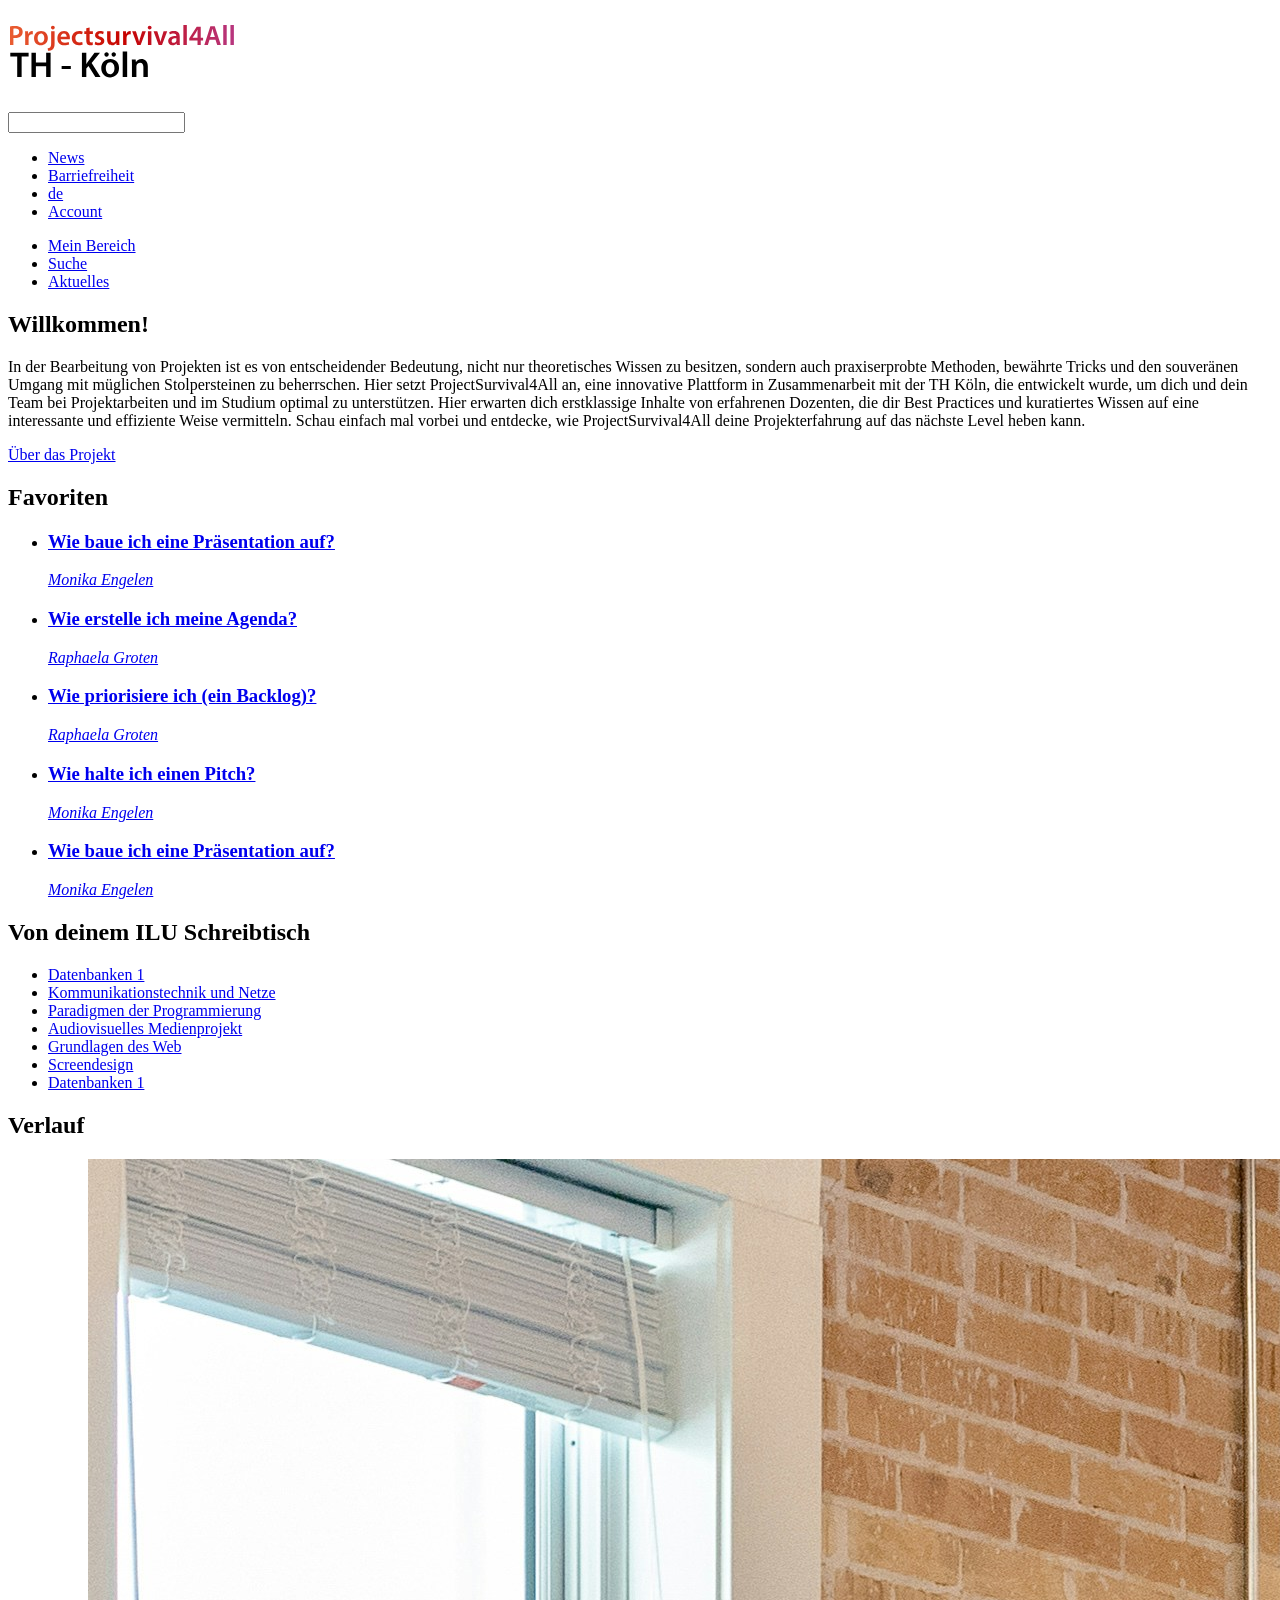
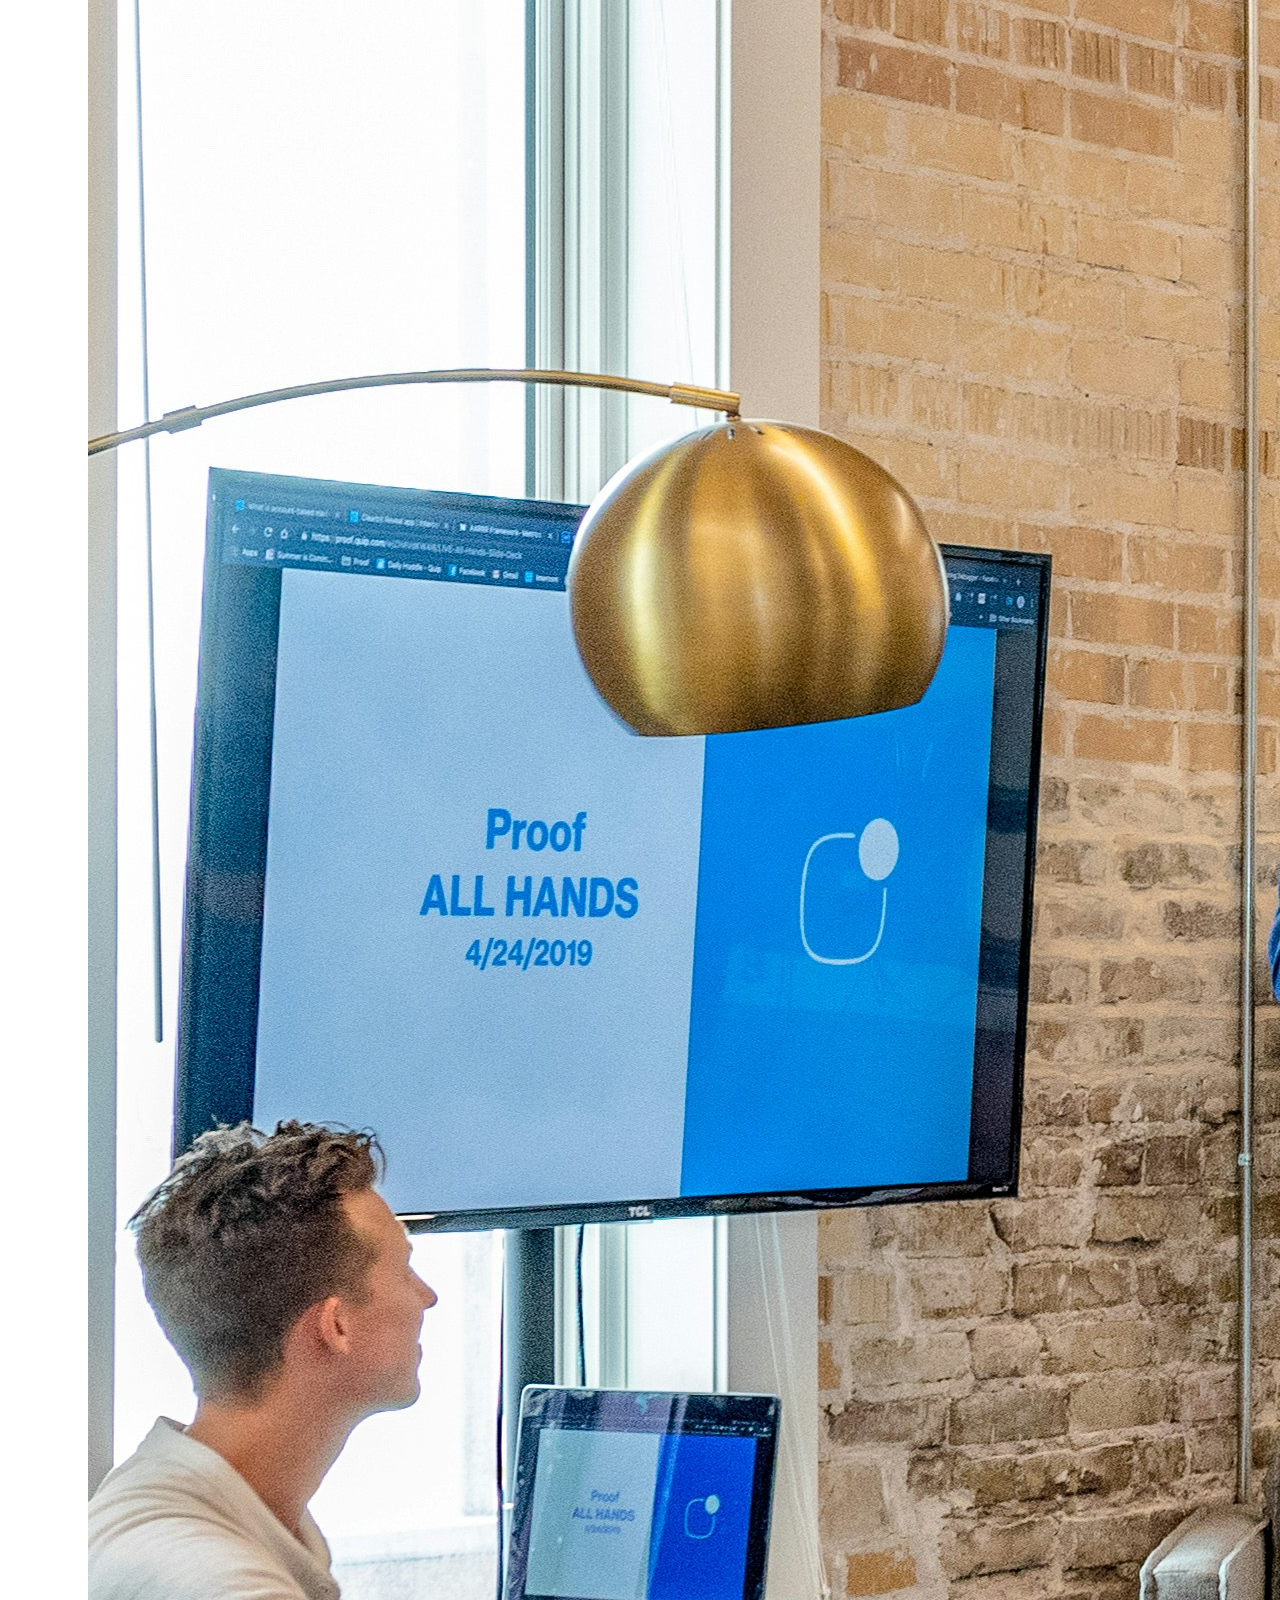
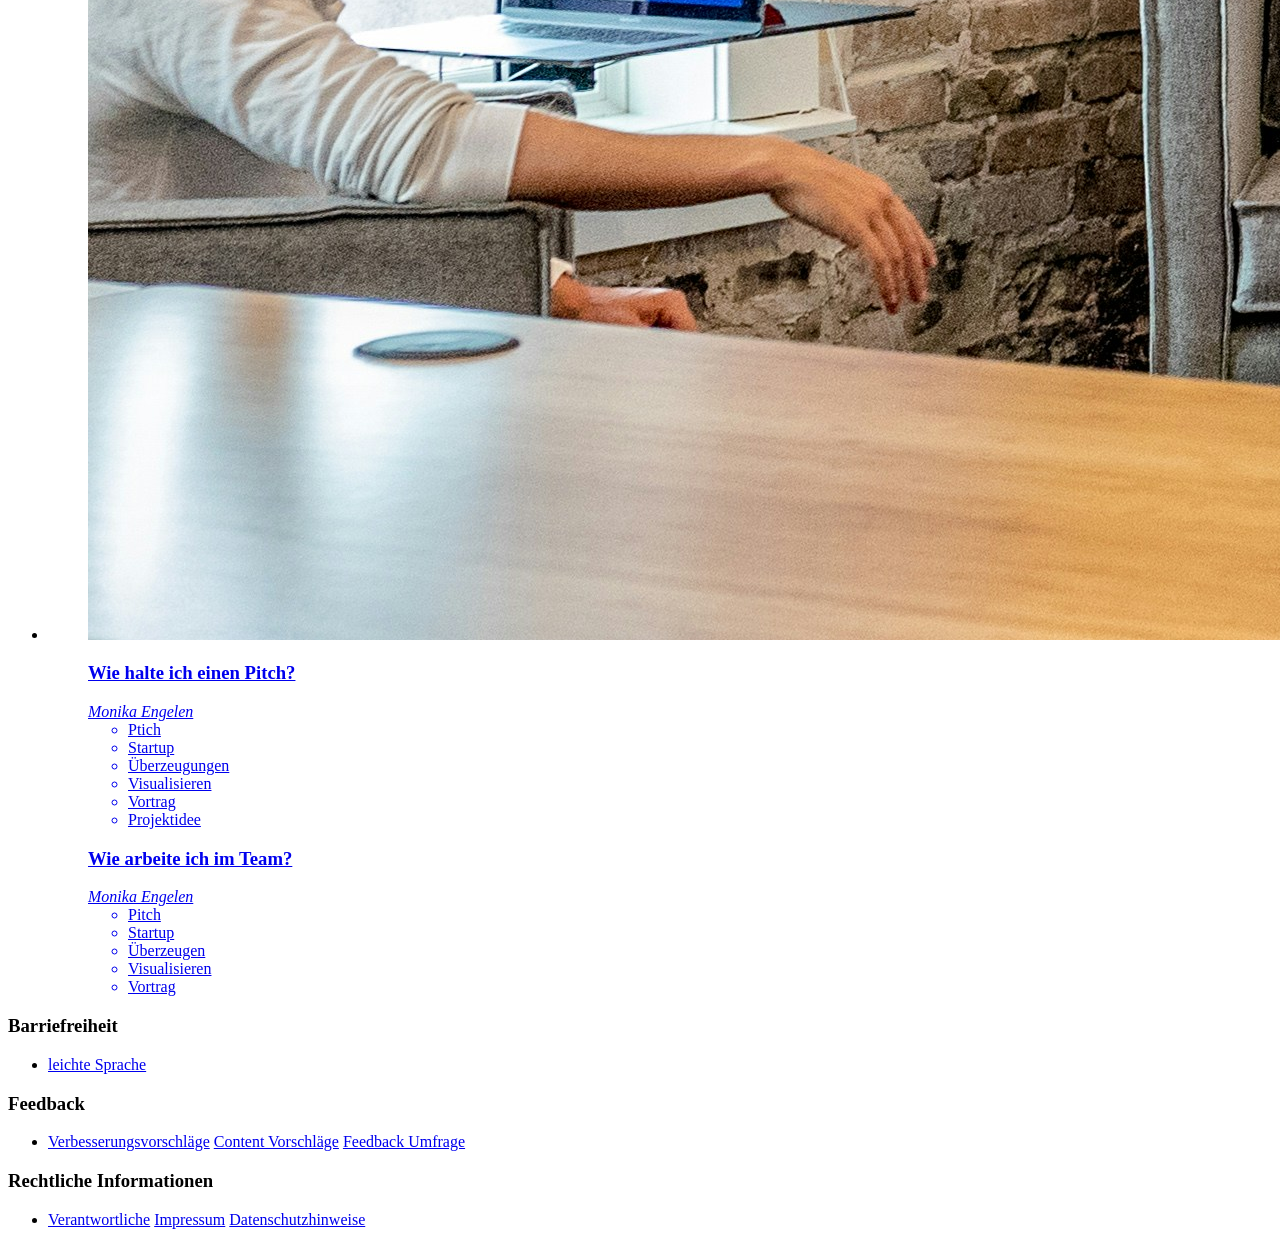
==== index.html @ 6de0fab6 "feat: adds index page" ====
<!DOCTYPE html>
<html lang="en">

<head>
  <meta charset="UTF-8">
  <meta name="viewport" content="width=device-width, initial-scale=1.0">
  <title>Home</title>
</head>

<body>
  <header>
    <h1>
      <a href="#" title="Projectsurvival4All"><img src="/images/logo.svg" alt="Logo Projectsurvival4All"></a>
    </h1>
    <input type="search">
    <nav>
      <ul>
        <li><a href="#">News</a></li>
        <li><a href="#">Barriefreiheit</a></li>
        <li><a href="#">de</a></li>
        <li><a href="#">Account</a></li>
      </ul>
    </nav>
  </header>
  <ul>
    <li><a href="#">Mein Bereich</a></li>
    <li><a href="#">Suche</a></li>
    <li><a href="#">Aktuelles</a></li>
  </ul>
  <main>
    <section>
      <h2>Willkommen!</h2>
      <p>In der Bearbeitung von Projekten ist es von entscheidender Bedeutung, nicht nur theoretisches Wissen zu
        besitzen,
        sondern auch praxiserprobte Methoden, bewährte Tricks und den souveränen Umgang mit müglichen Stolpersteinen zu
        beherrschen. Hier setzt ProjectSurvival4All an, eine innovative Plattform in Zusammenarbeit mit der TH Köln, die
        entwickelt wurde, um dich und dein Team bei Projektarbeiten und im Studium optimal zu unterstützen. Hier
        erwarten
        dich erstklassige Inhalte von erfahrenen Dozenten, die dir Best Practices und kuratiertes Wissen auf eine
        interessante und effiziente Weise vermitteln.
        Schau einfach mal vorbei und entdecke, wie ProjectSurvival4All deine Projekterfahrung auf das nächste Level
        heben
        kann.</p>
      <a href="/pages/about/about-the-project.html">Über das Projekt</a>
    </section>
    <section>
      <h2>Favoriten</h2>
      <ul>
        <li>
          <a href="#">
            <h3>Wie baue ich eine Präsentation auf?</h3>
            <cite>Monika Engelen</cite>
          </a>
        </li>
        <li>
          <a href="#">
            <h3>Wie erstelle ich meine Agenda?</h3>
            <cite>Raphaela Groten</cite>
          </a>
        </li>
        <li>
          <a href="#">
            <h3>Wie priorisiere ich (ein Backlog)?</h3>
            <cite>Raphaela Groten</cite>
          </a>
        </li>
        <li>
          <a href="#">
            <h3>Wie halte ich einen Pitch?</h3>
            <cite>Monika Engelen</cite>
          </a>
        </li>
        <li>
          <a href="#">
            <h3>Wie baue ich eine Präsentation auf?</h3>
            <cite>Monika Engelen</cite>
          </a>
        </li>
      </ul>
    </section>
    <section>
      <h2>Von deinem ILU Schreibtisch</h2>
      <ul>
        <li><a href="#">Datenbanken 1</a></li>
        <li><a href="#">Kommunikationstechnik und Netze</a></li>
        <li><a href="#">Paradigmen der Programmierung</a></li>
        <li><a href="#">Audiovisuelles Medienprojekt</a></li>
        <li><a href="#">Grundlagen des Web</a></li>
        <li><a href="#">Screendesign</a></li>
        <li><a href="#">Datenbanken 1</a></li>
      </ul>
    </section>
    <section>
      <h2>Verlauf</h2>
      <ul>
        <li>
          <a href="#">
            <figure>
              <img src="/images/pitch-strukturieren.jpg" alt="Wie halte ich einen Pitch?">
              <figcaption>
                <h3>Wie halte ich einen Pitch?</h3>
                <cite>Monika Engelen</cite>
                <ul>
                  <li>Ptich</li>
                  <li>Startup</li>
                  <li>Überzeugungen</li>
                  <li>Visualisieren</li>
                  <li>Vortrag</li>
                  <li>Projektidee</li>
                </ul>
              </figcaption>
            </figure>
          </a>
          <a href="#">
            <figure>
              <h3>Wie arbeite ich im Team?</h3>
              <cite>Monika Engelen</cite>
              <ul>
                <li>Pitch</li>
                <li>Startup</li>
                <li>Überzeugen</li>
                <li>Visualisieren</li>
                <li>Vortrag</li>
              </ul>
            </figure>
          </a>
        </li>
      </ul>
    </section>
  </main>
  <footer>
    <section>
      <h3>Barriefreiheit</h3>
      <ul>
        <li><a href="#">leichte Sprache</a></li>
      </ul>
    </section>
    <section>
      <h3>Feedback</h3>
      <ul>
        <li>
          <a href="#">Verbesserungsvorschläge</a>
          <a href="#">Content Vorschläge</a>
          <a href="#">Feedback Umfrage</a>
        </li>
      </ul>
    </section>
    <section>
      <h3>Rechtliche Informationen</h3>
      <ul>
        <li>
          <a href="#">Verantwortliche</a>
          <a href="#">Impressum</a>
          <a href="#">Datenschutzhinweise</a>
        </li>
      </ul>
    </section>
  </footer>



</body>

</html>
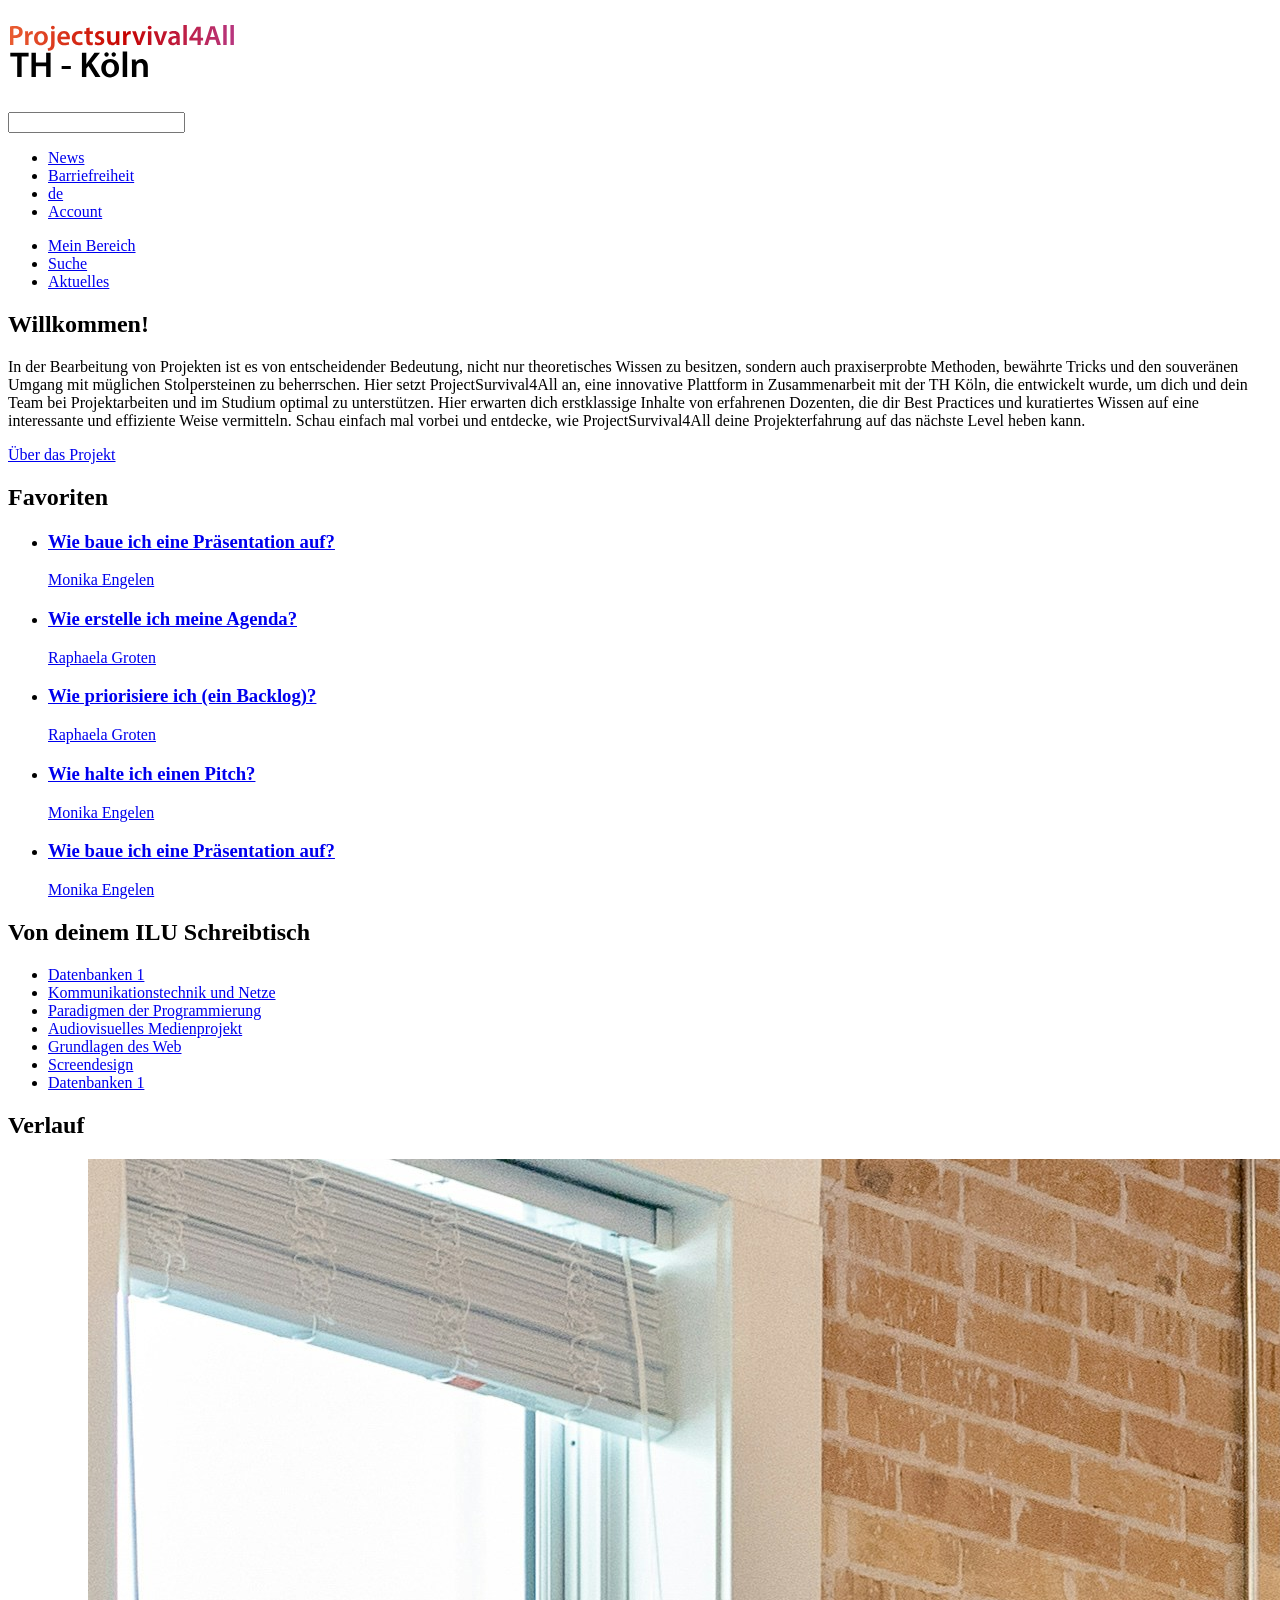
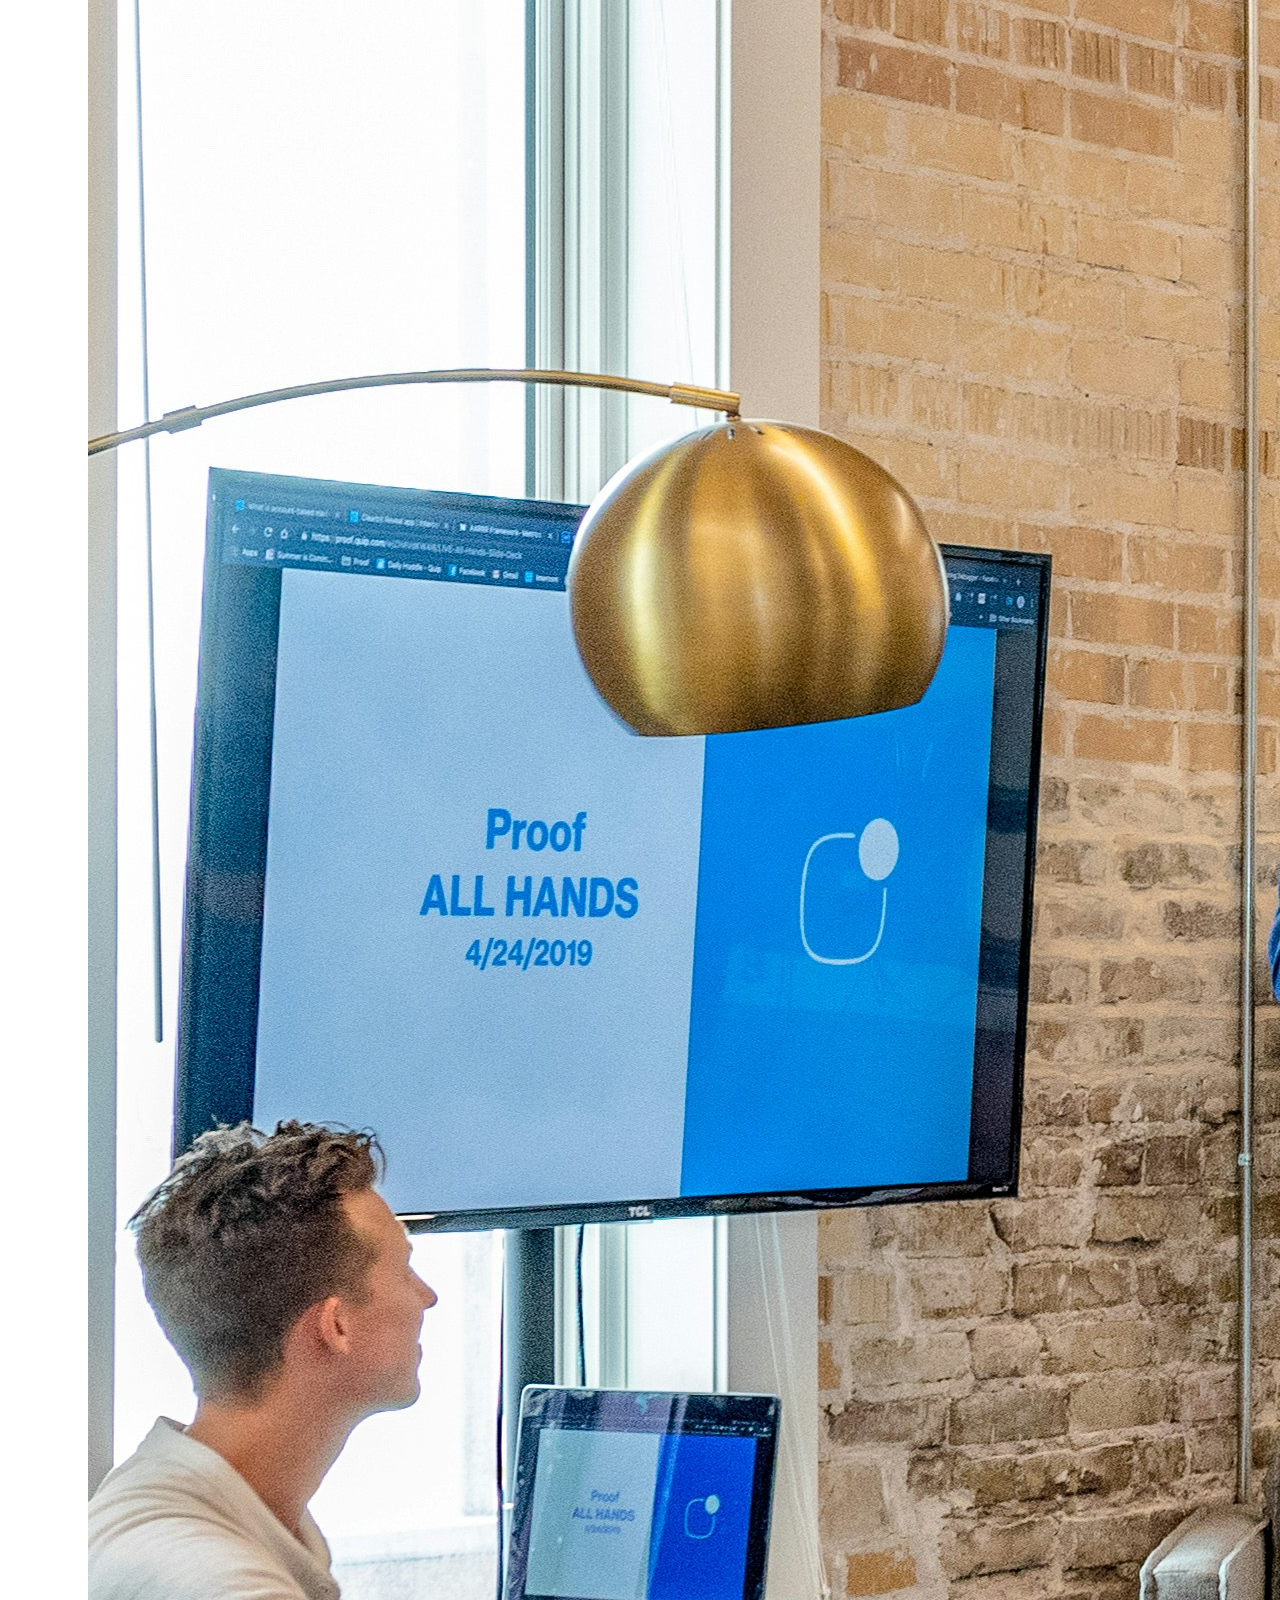
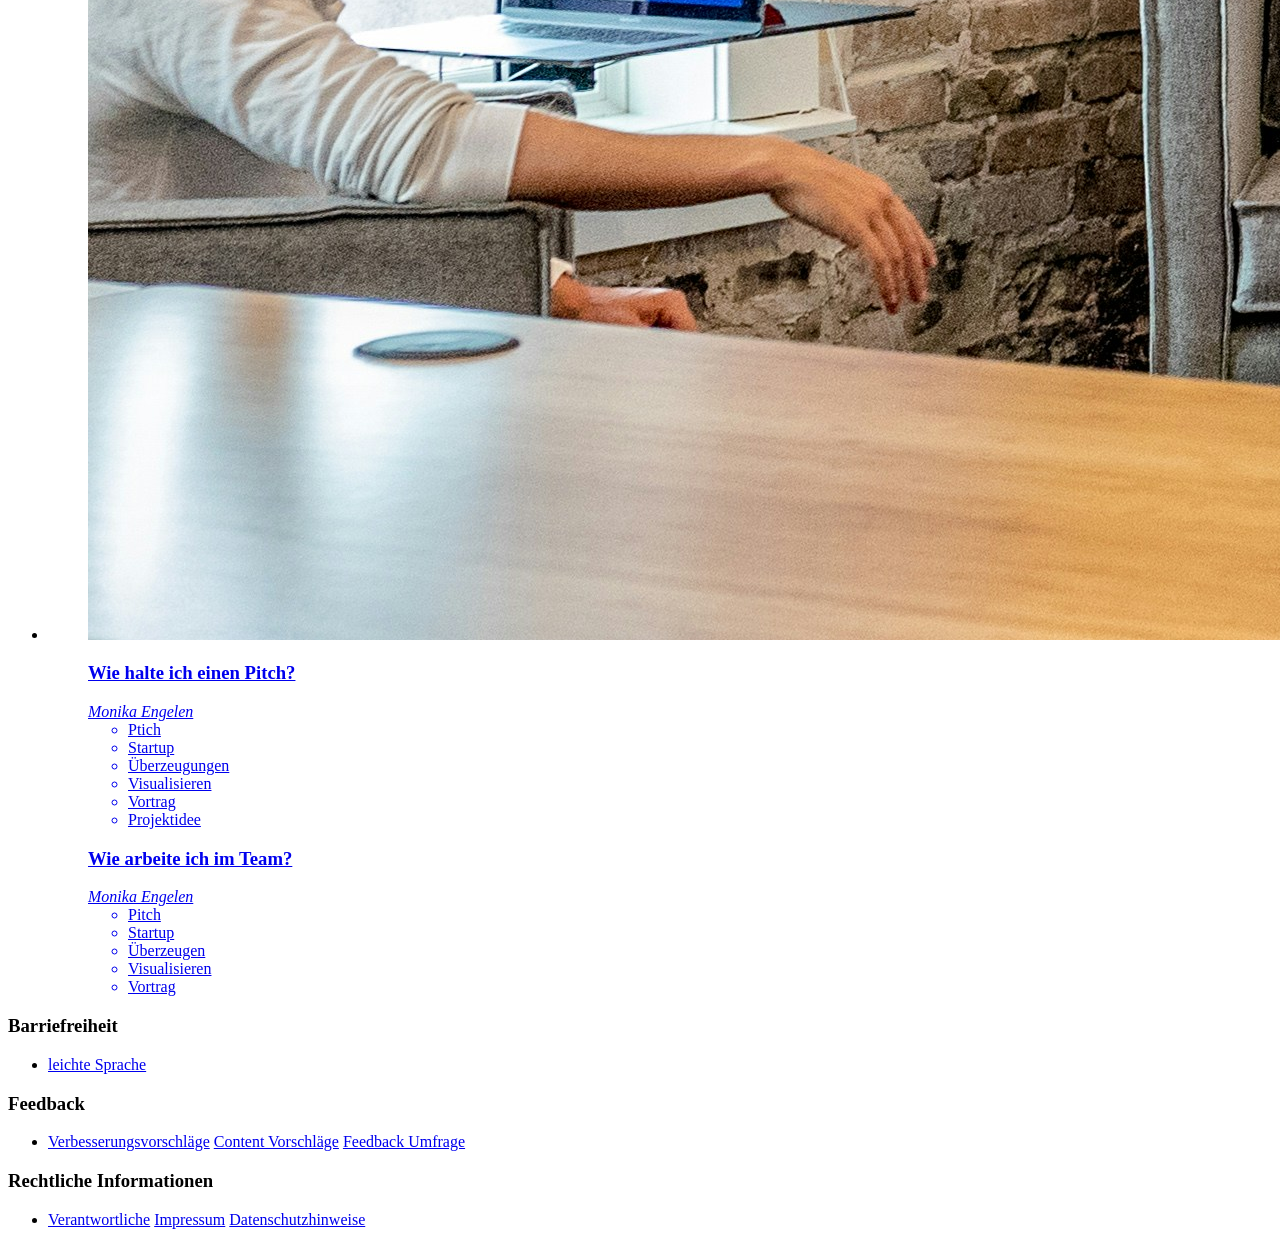
==== commit 1fca71c4: "feat: replaces cite with p elements" ====
--- a/index.html
+++ b/index.html
@@ -49,31 +49,31 @@
         <li>
           <a href="#">
             <h3>Wie baue ich eine Präsentation auf?</h3>
-            <cite>Monika Engelen</cite>
+            <p>Monika Engelen</p>
           </a>
         </li>
         <li>
           <a href="#">
             <h3>Wie erstelle ich meine Agenda?</h3>
-            <cite>Raphaela Groten</cite>
+            <p>Raphaela Groten</p>
           </a>
         </li>
         <li>
           <a href="#">
             <h3>Wie priorisiere ich (ein Backlog)?</h3>
-            <cite>Raphaela Groten</cite>
+            <p>Raphaela Groten</p>
           </a>
         </li>
         <li>
           <a href="#">
             <h3>Wie halte ich einen Pitch?</h3>
-            <cite>Monika Engelen</cite>
+            <p>Monika Engelen</p>
           </a>
         </li>
         <li>
           <a href="#">
             <h3>Wie baue ich eine Präsentation auf?</h3>
-            <cite>Monika Engelen</cite>
+            <p>Monika Engelen</p>
           </a>
         </li>
       </ul>
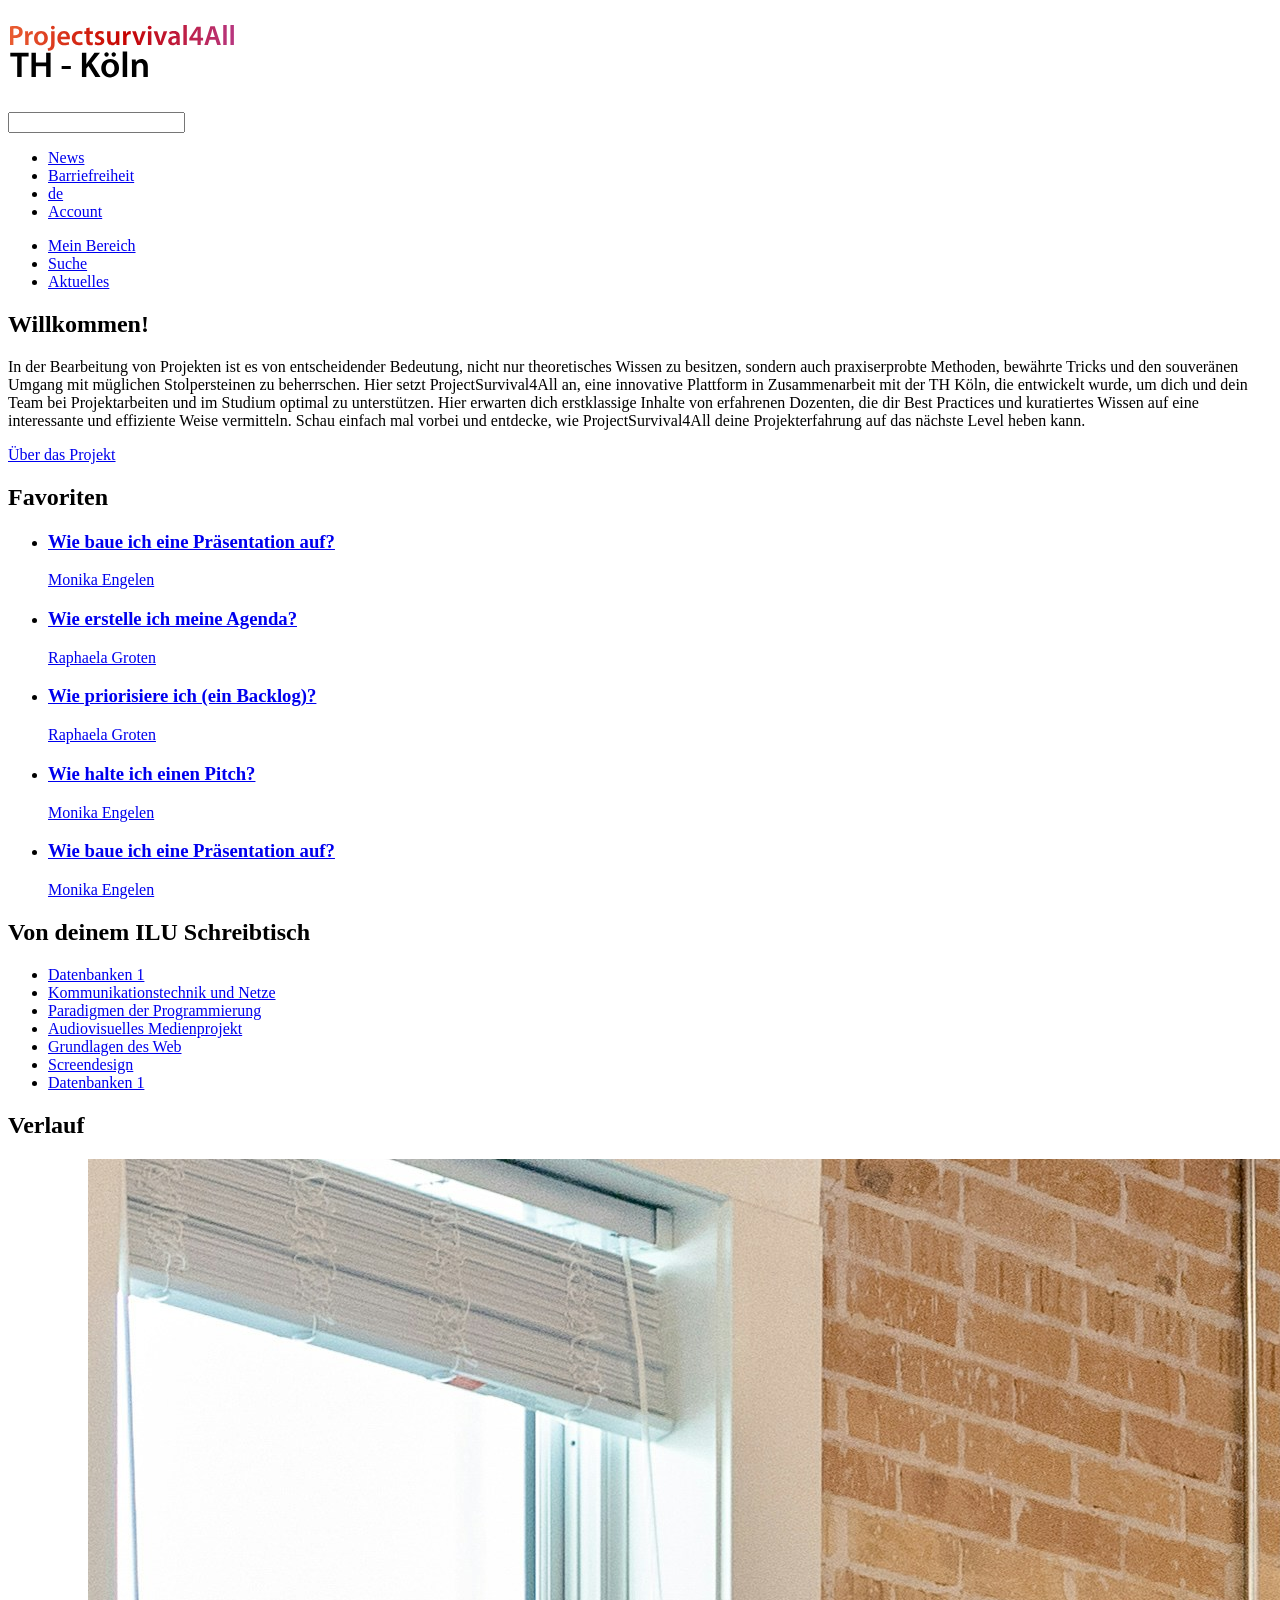
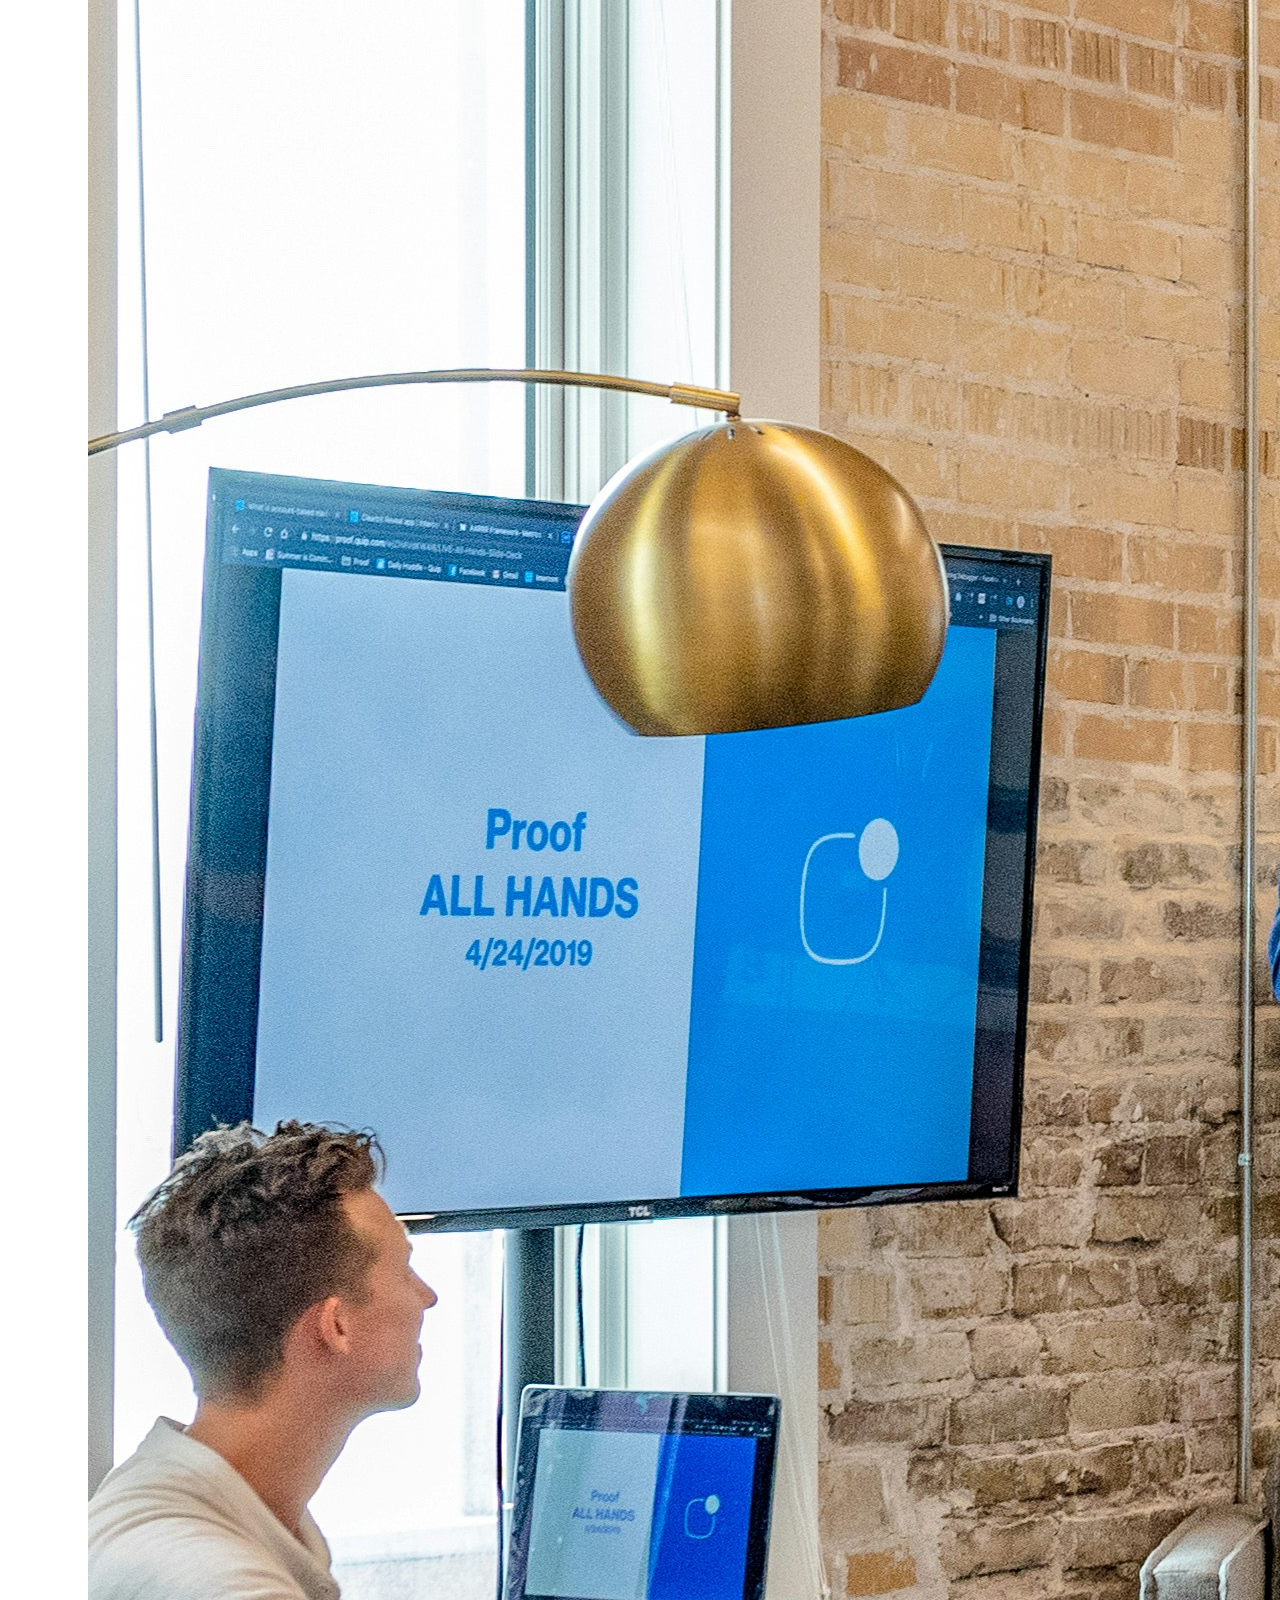
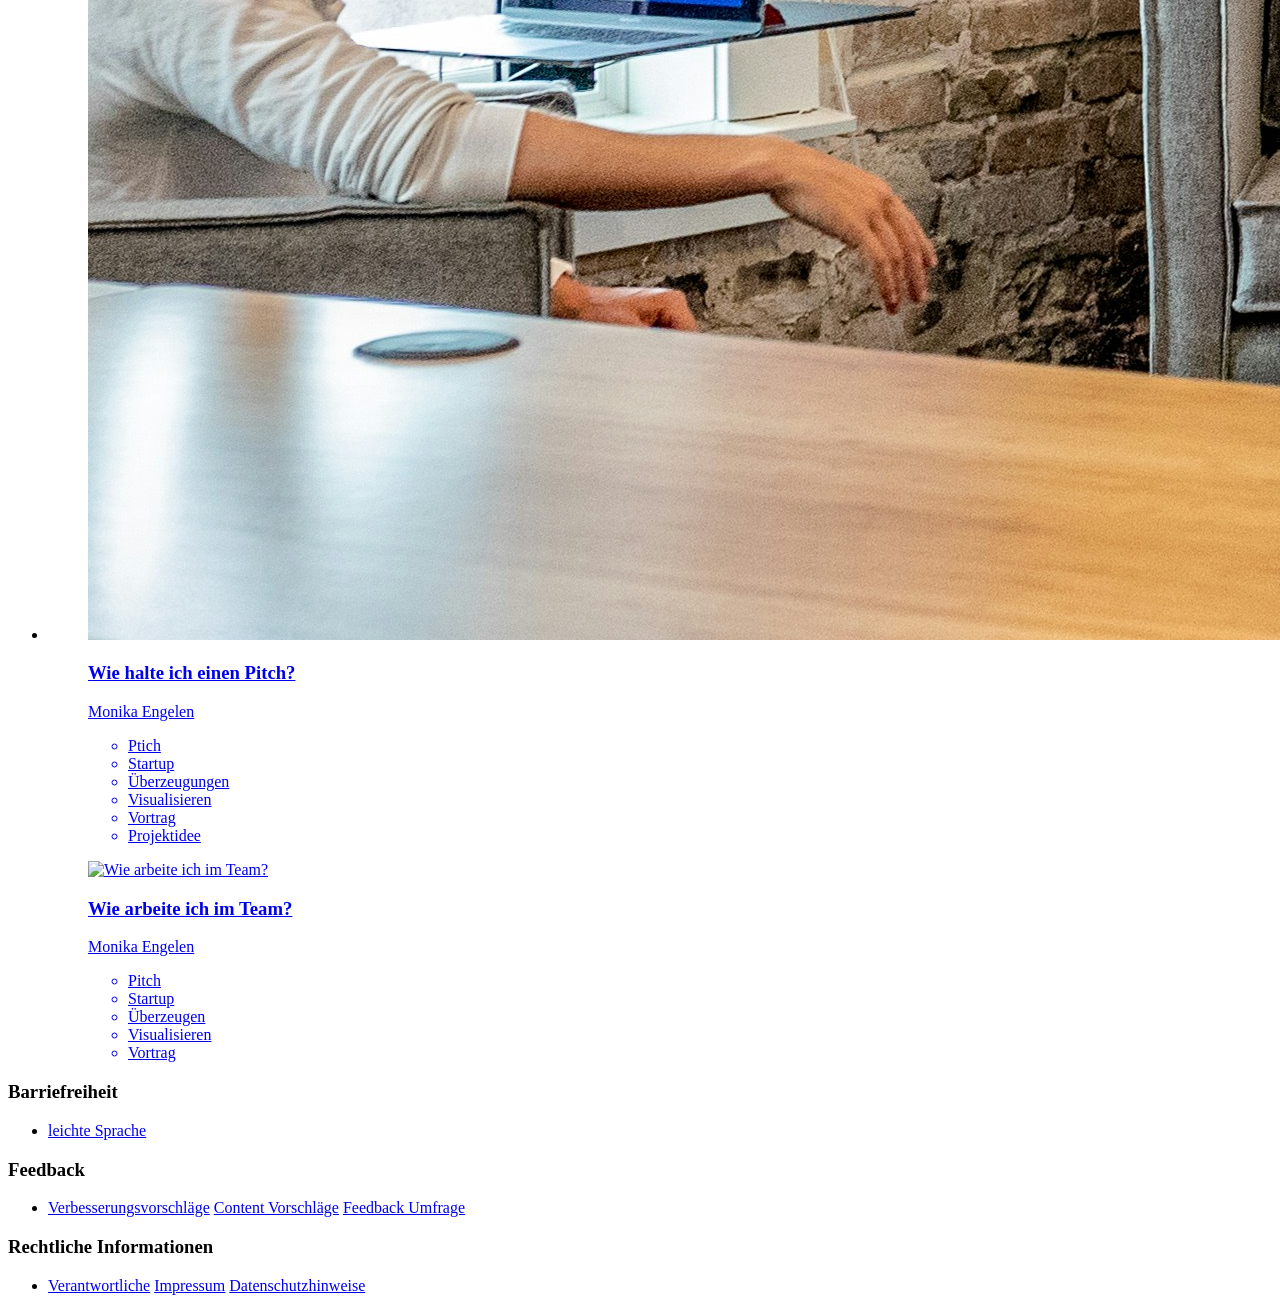
==== commit ea504308: "feat: adds figcaption and image to Projekt "Wie arbeite ich im Team" on index page" ====
--- a/index.html
+++ b/index.html
@@ -1,5 +1,5 @@
 <!DOCTYPE html>
-<html lang="en">
+<html lang="de">
 
 <head>
   <meta charset="UTF-8">
@@ -99,7 +99,7 @@
               <img src="/images/pitch-strukturieren.jpg" alt="Wie halte ich einen Pitch?">
               <figcaption>
                 <h3>Wie halte ich einen Pitch?</h3>
-                <cite>Monika Engelen</cite>
+                <p>Monika Engelen</p>
                 <ul>
                   <li>Ptich</li>
                   <li>Startup</li>
@@ -113,15 +113,18 @@
           </a>
           <a href="#">
             <figure>
-              <h3>Wie arbeite ich im Team?</h3>
-              <cite>Monika Engelen</cite>
-              <ul>
-                <li>Pitch</li>
-                <li>Startup</li>
-                <li>Überzeugen</li>
-                <li>Visualisieren</li>
-                <li>Vortrag</li>
-              </ul>
+              <img src="/images/team-arbeit.jpg" alt="Wie arbeite ich im Team?">
+              <figcaption>
+                <h3>Wie arbeite ich im Team?</h3>
+                <p>Monika Engelen</p>
+                <ul>
+                  <li>Pitch</li>
+                  <li>Startup</li>
+                  <li>Überzeugen</li>
+                  <li>Visualisieren</li>
+                  <li>Vortrag</li>
+                </ul>
+              </figcaption>
             </figure>
           </a>
         </li>
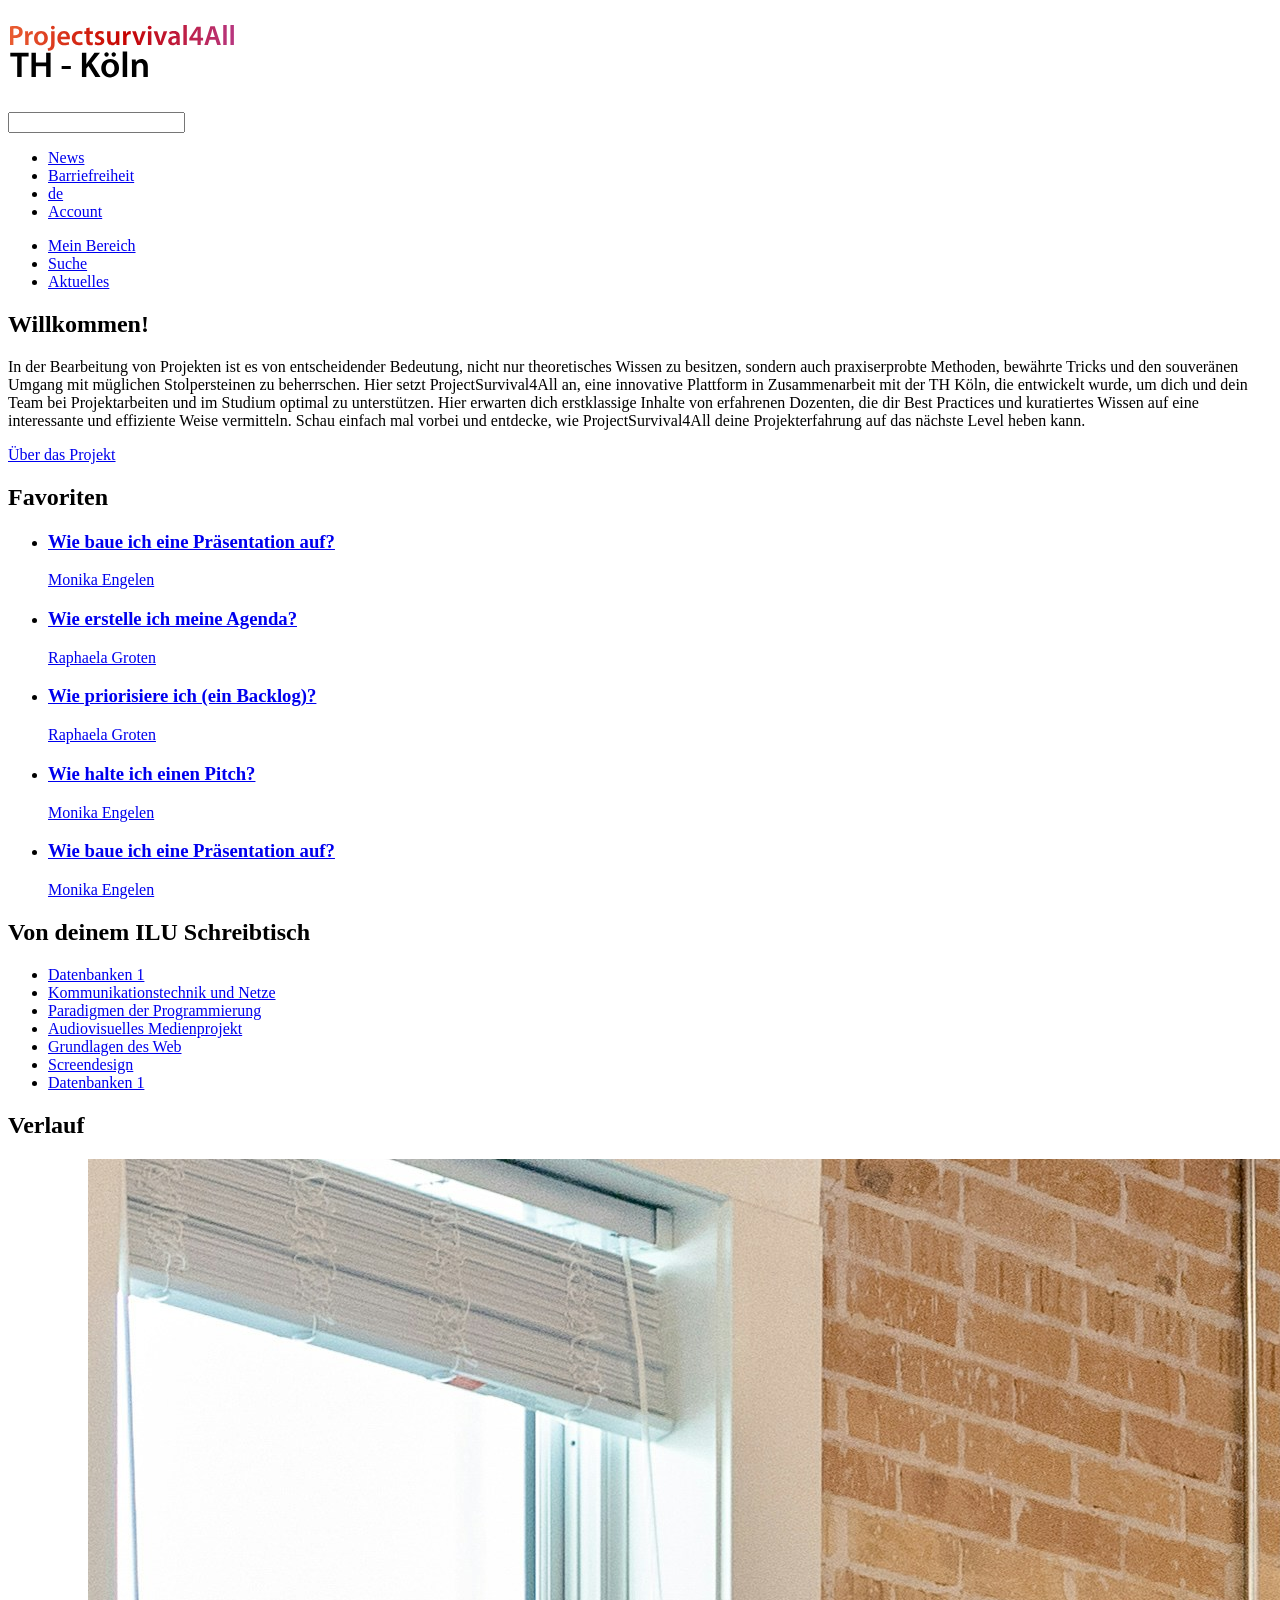
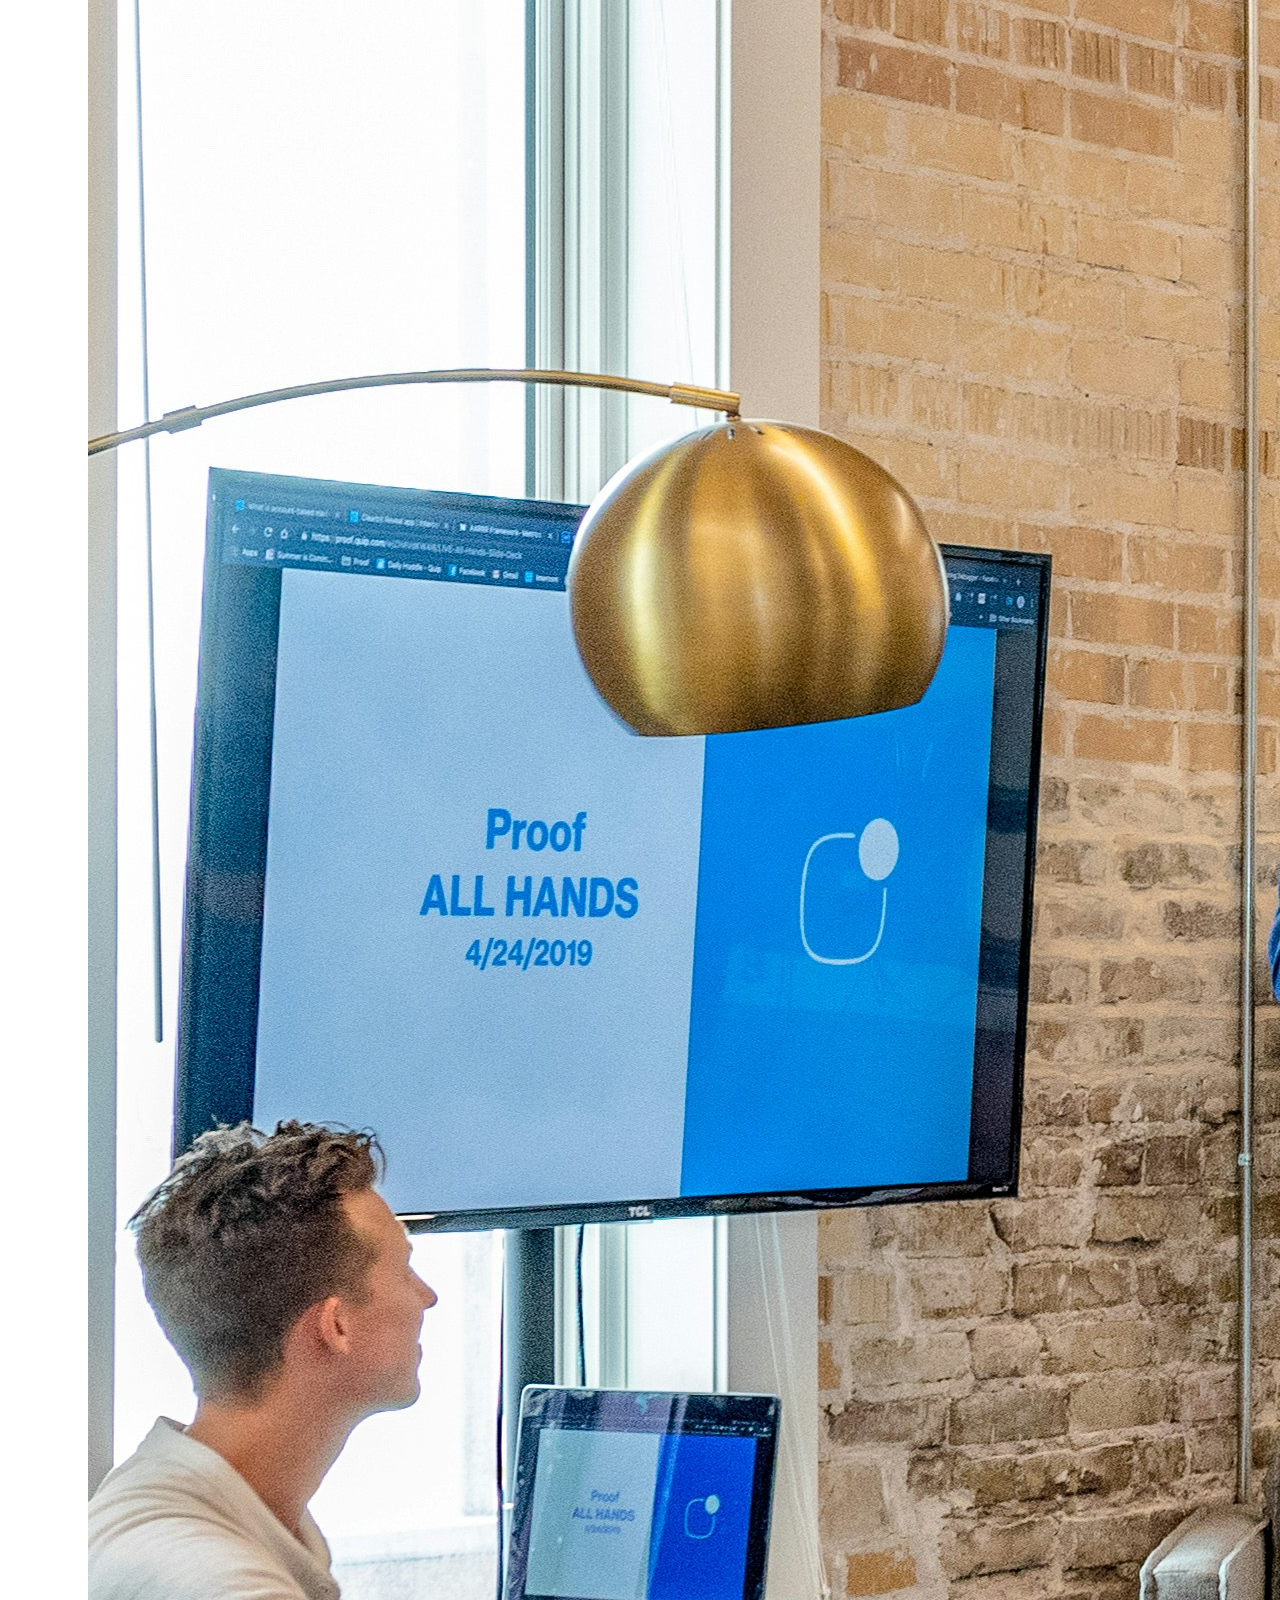
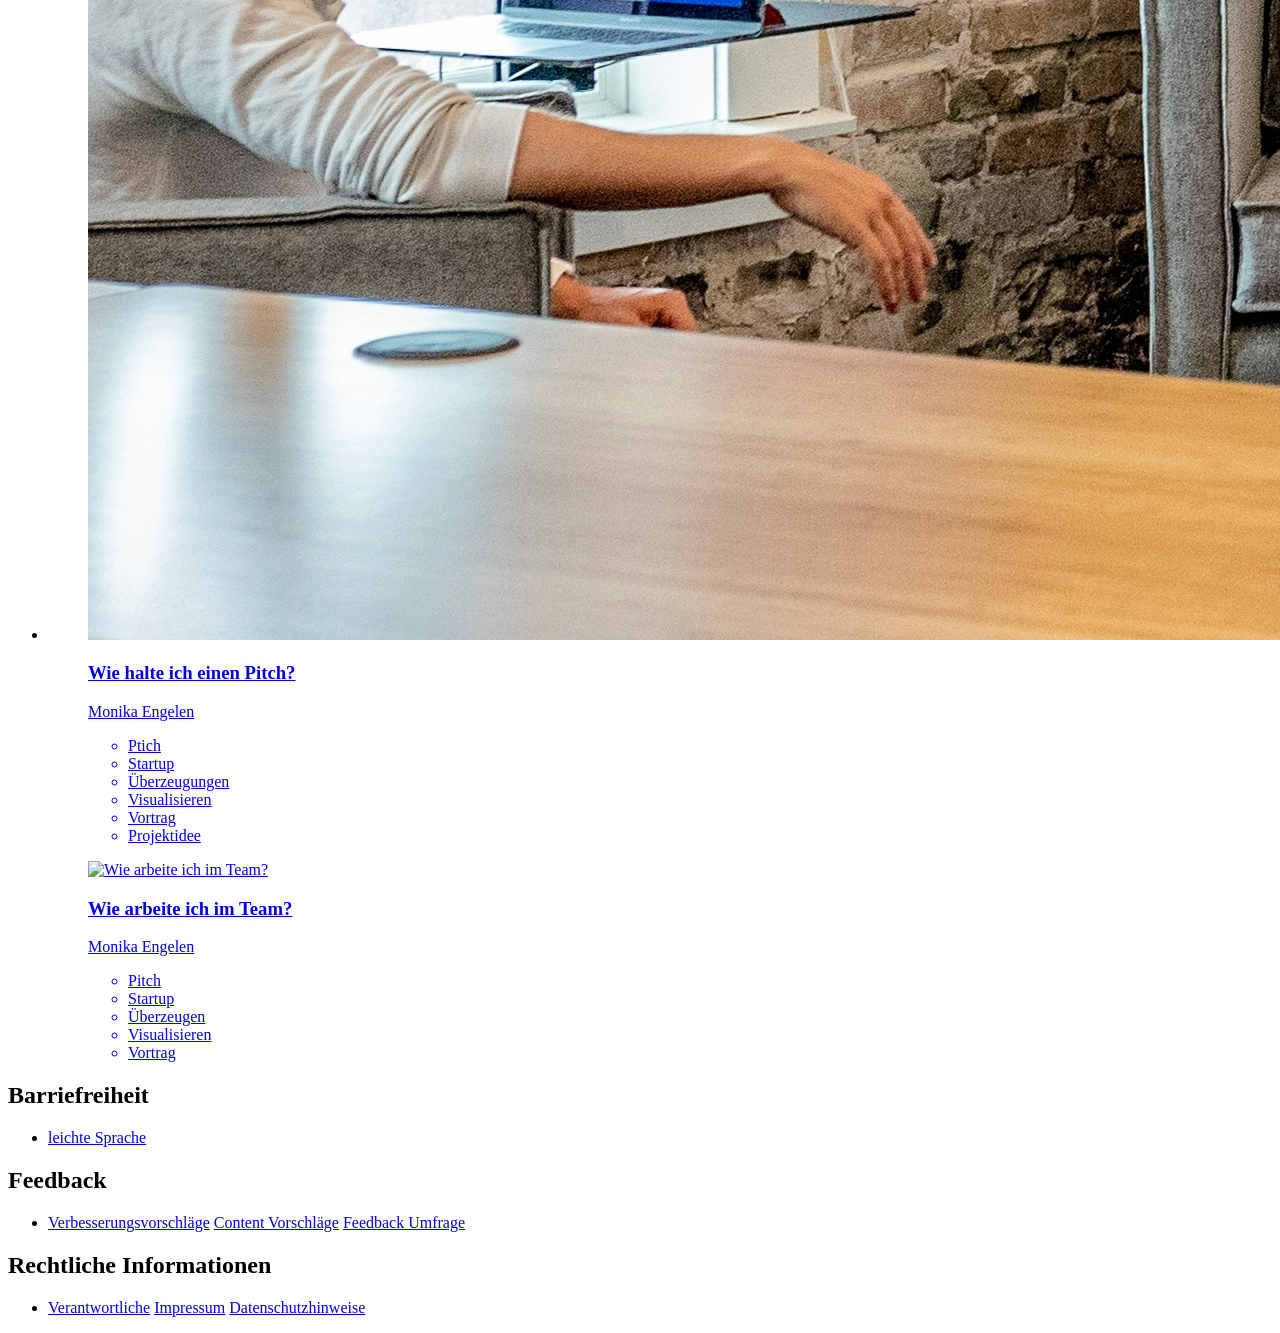
==== commit 5d63676a: "feat: replaces h3 with h2 elements in footer on index page" ====
--- a/index.html
+++ b/index.html
@@ -133,13 +133,13 @@
   </main>
   <footer>
     <section>
-      <h3>Barriefreiheit</h3>
+      <h2>Barriefreiheit</h2>
       <ul>
         <li><a href="#">leichte Sprache</a></li>
       </ul>
     </section>
     <section>
-      <h3>Feedback</h3>
+      <h2>Feedback</h2>
       <ul>
         <li>
           <a href="#">Verbesserungsvorschläge</a>
@@ -149,7 +149,7 @@
       </ul>
     </section>
     <section>
-      <h3>Rechtliche Informationen</h3>
+      <h2>Rechtliche Informationen</h2>
       <ul>
         <li>
           <a href="#">Verantwortliche</a>
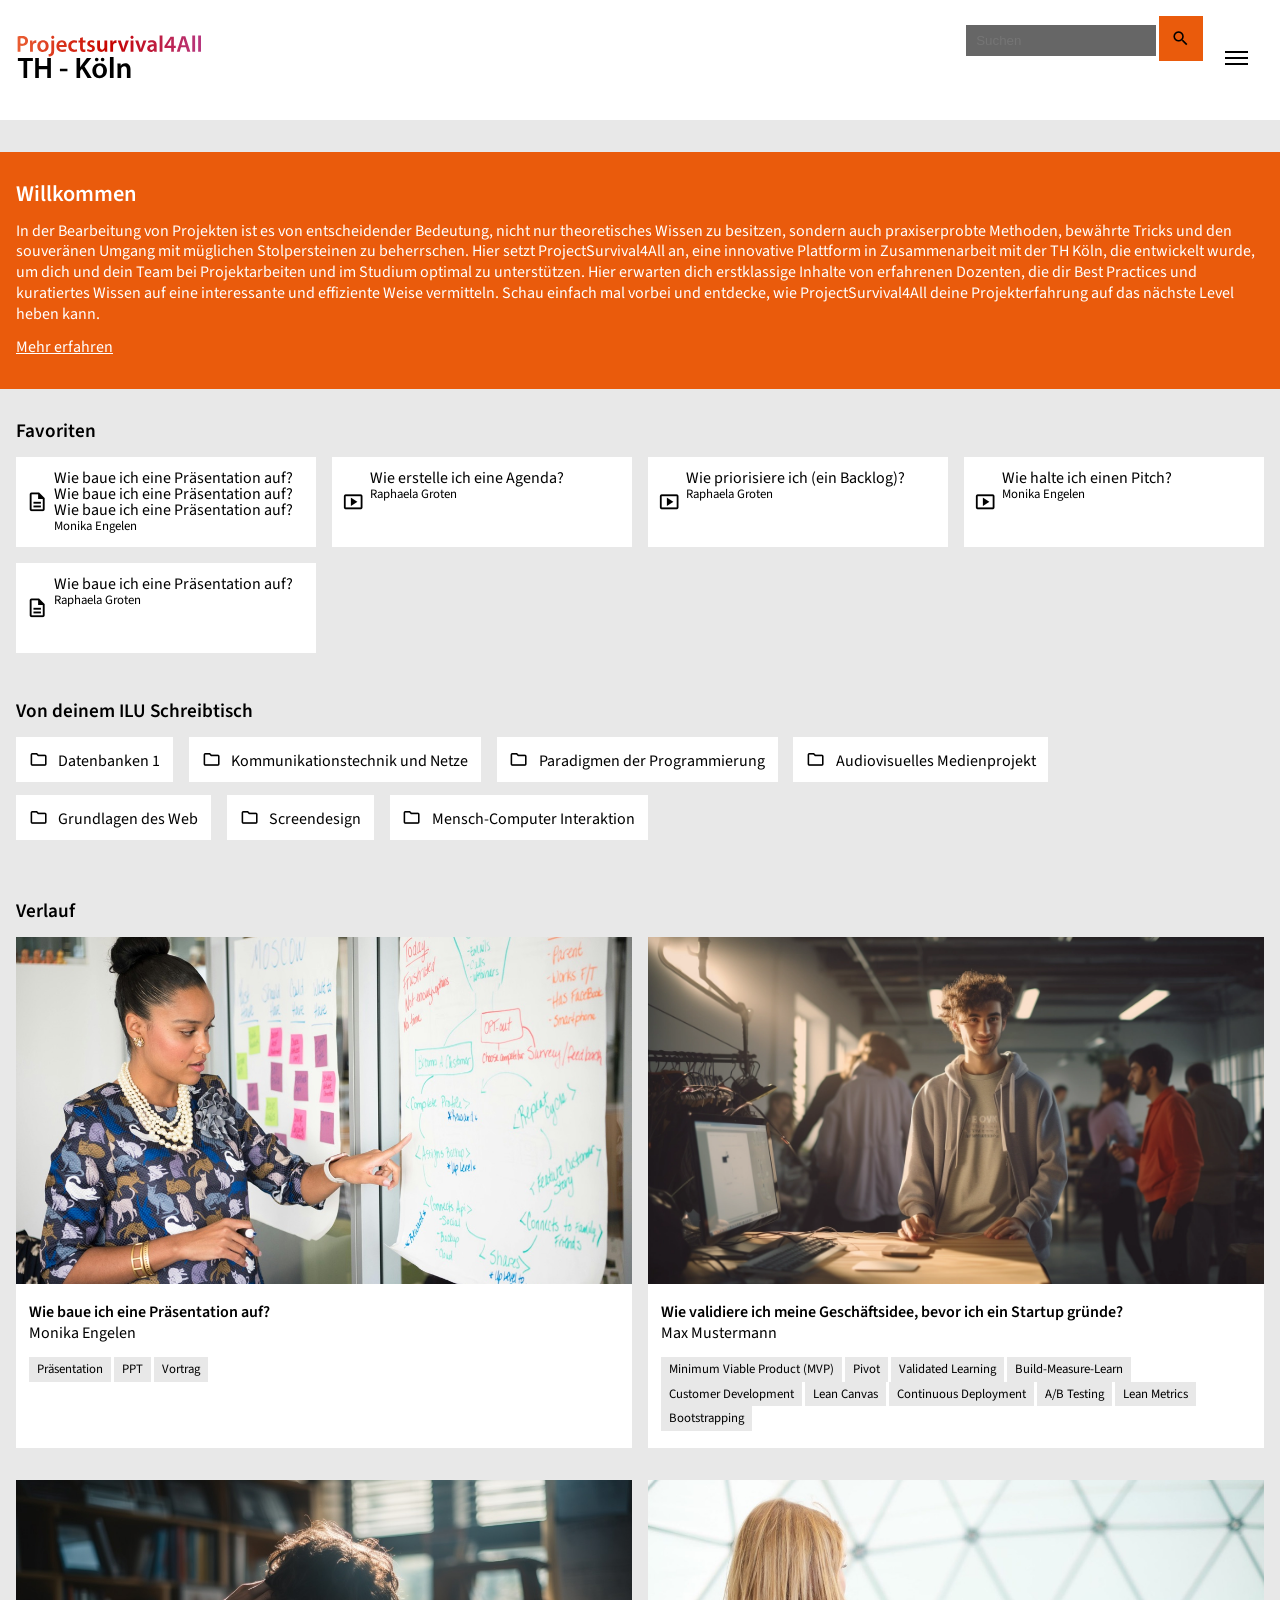
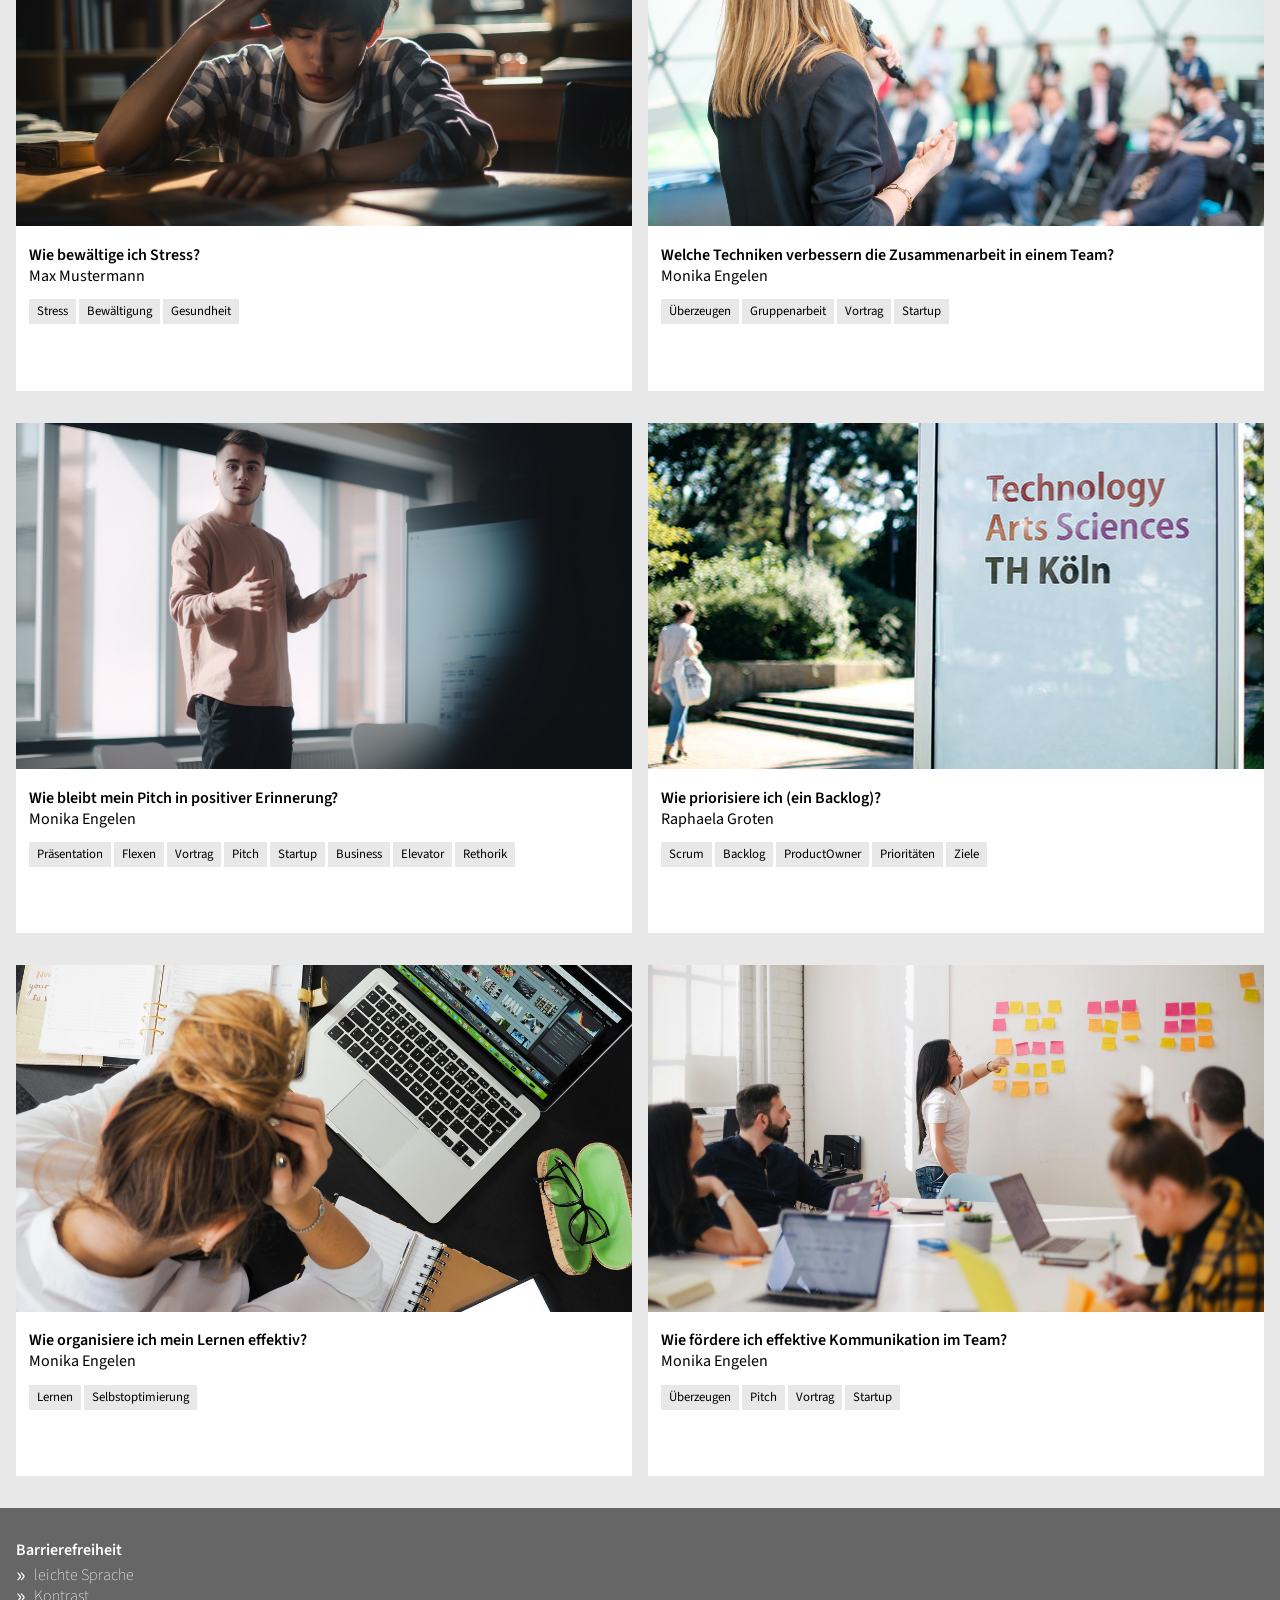
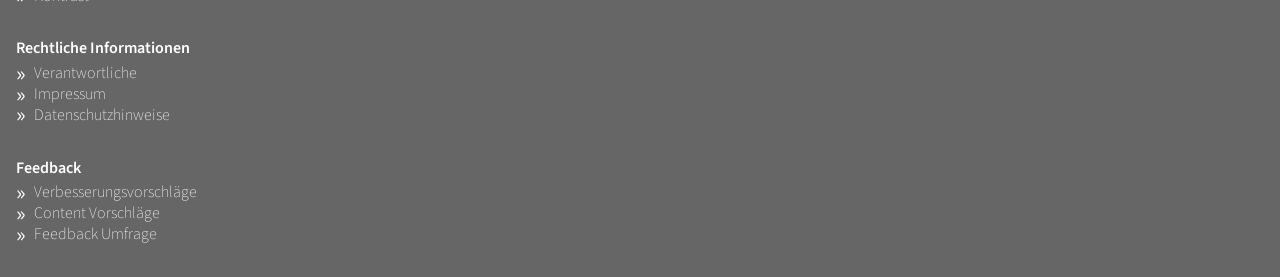
==== commit 5f9cc7bc: "implements CSS assignments" ====
--- a/index.html
+++ b/index.html
@@ -4,164 +4,259 @@
 <head>
   <meta charset="UTF-8">
   <meta name="viewport" content="width=device-width, initial-scale=1.0">
-  <title>Home</title>
+  <title>ProjectSurvival4All – Survival-Tipps für die Projektarbeit</title>
+
+  <link rel="stylesheet" href="./assets/styles/main.css">
+
 </head>
 
 <body>
-  <header>
-    <h1>
-      <a href="#" title="Projectsurvival4All"><img src="/images/logo.svg" alt="Logo Projectsurvival4All"></a>
-    </h1>
-    <input type="search">
-    <nav>
-      <ul>
-        <li><a href="#">News</a></li>
-        <li><a href="#">Barriefreiheit</a></li>
-        <li><a href="#">de</a></li>
-        <li><a href="#">Account</a></li>
-      </ul>
+  <header class="main-header">
+    <nav class="main-navigation"> 
+      <a href="/" class="logo">
+        <h1><img src="./assets/images/projectsurvival-logo.svg" alt="ProjectSurvival4All Logo"></h1>
+      </a>
+      <div>
+        <form class="keyword-search for-large-viewports">
+          <input type="search" id="search" name="search" placeholder="Suchen">
+          <button type="submit"><span class="icon icon--l">search</span></button>
+        </form>
+      </div>
+      <button class="main-menu-trigger">
+        <span></span>
+        <span></span>
+        <span></span>
+      </button>
     </nav>
   </header>
-  <ul>
-    <li><a href="#">Mein Bereich</a></li>
-    <li><a href="#">Suche</a></li>
-    <li><a href="#">Aktuelles</a></li>
-  </ul>
+
   <main>
-    <section>
-      <h2>Willkommen!</h2>
-      <p>In der Bearbeitung von Projekten ist es von entscheidender Bedeutung, nicht nur theoretisches Wissen zu
-        besitzen,
-        sondern auch praxiserprobte Methoden, bewährte Tricks und den souveränen Umgang mit müglichen Stolpersteinen zu
-        beherrschen. Hier setzt ProjectSurvival4All an, eine innovative Plattform in Zusammenarbeit mit der TH Köln, die
-        entwickelt wurde, um dich und dein Team bei Projektarbeiten und im Studium optimal zu unterstützen. Hier
-        erwarten
-        dich erstklassige Inhalte von erfahrenen Dozenten, die dir Best Practices und kuratiertes Wissen auf eine
-        interessante und effiziente Weise vermitteln.
-        Schau einfach mal vorbei und entdecke, wie ProjectSurvival4All deine Projekterfahrung auf das nächste Level
-        heben
-        kann.</p>
-      <a href="/pages/about/about-the-project.html">Über das Projekt</a>
-    </section>
+
+    <div>
+      <form class="keyword-search for-small-viewports">
+        <input type="search" id="search" name="search" placeholder="Suchen">
+        <button type="submit"><span class="icon icon--l">search</span></button>
+      </form>
+    </div>
+
+    <section id="welcome" class="hero" >
+      <h2>Willkommen</h2>
+      <p>In der Bearbeitung von Projekten ist es von entscheidender Bedeutung, nicht nur theoretisches Wissen zu besitzen, sondern auch praxiserprobte Methoden, bewährte Tricks und den souveränen Umgang mit müglichen Stolpersteinen zu beherrschen. Hier setzt ProjectSurvival4All an, eine innovative Plattform in Zusammenarbeit mit der TH Köln, die entwickelt wurde, um dich und dein Team bei Projektarbeiten und im Studium optimal zu unterstützen. Hier erwarten dich erstklassige Inhalte von erfahrenen Dozenten, die dir Best Practices und kuratiertes Wissen auf eine interessante und effiziente Weise vermitteln. Schau einfach mal vorbei und entdecke, wie ProjectSurvival4All deine Projekterfahrung auf das nächste Level heben kann.</p>
+
+      <a href="./pages/about/about-the-project.html">Mehr erfahren</a>
+    </section>
+
     <section>
       <h2>Favoriten</h2>
-      <ul>
-        <li>
-          <a href="#">
-            <h3>Wie baue ich eine Präsentation auf?</h3>
-            <p>Monika Engelen</p>
-          </a>
-        </li>
-        <li>
-          <a href="#">
-            <h3>Wie erstelle ich meine Agenda?</h3>
-            <p>Raphaela Groten</p>
-          </a>
-        </li>
-        <li>
-          <a href="#">
-            <h3>Wie priorisiere ich (ein Backlog)?</h3>
-            <p>Raphaela Groten</p>
-          </a>
-        </li>
-        <li>
-          <a href="#">
-            <h3>Wie halte ich einen Pitch?</h3>
-            <p>Monika Engelen</p>
-          </a>
-        </li>
-        <li>
-          <a href="#">
-            <h3>Wie baue ich eine Präsentation auf?</h3>
-            <p>Monika Engelen</p>
-          </a>
+      <ul class="item-list is-grid">
+        <li class="has-icon icon--document">    
+          <p>Wie baue ich eine Präsentation auf? Wie baue ich eine Präsentation auf? Wie baue ich eine Präsentation auf?</p>
+          <address>Monika Engelen</address>
+        </li>
+        <li class="has-icon icon--video"> 
+          <p>Wie erstelle ich eine Agenda?</p>
+          <address>Raphaela Groten</address>
+        </li>
+        <li class="has-icon icon--video"> 
+          <p>Wie priorisiere ich (ein Backlog)?</p>
+          <address>Raphaela Groten</address>
+        </li>
+        <li class="has-icon icon--video"> 
+          <p>Wie halte ich einen Pitch?</p>
+          <address>Monika Engelen</address>
+        </li>
+        <li class="has-icon icon--document"> 
+          <p>Wie baue ich eine Präsentation auf?</p>
+          <address>Raphaela Groten</address>
         </li>
       </ul>
     </section>
+
     <section>
       <h2>Von deinem ILU Schreibtisch</h2>
-      <ul>
-        <li><a href="#">Datenbanken 1</a></li>
-        <li><a href="#">Kommunikationstechnik und Netze</a></li>
-        <li><a href="#">Paradigmen der Programmierung</a></li>
-        <li><a href="#">Audiovisuelles Medienprojekt</a></li>
-        <li><a href="#">Grundlagen des Web</a></li>
-        <li><a href="#">Screendesign</a></li>
-        <li><a href="#">Datenbanken 1</a></li>
+      <ul class="item-list is-inline">
+        <li><span class="icon icon--l">folder</span>Datenbanken 1</li>
+        <li><span class="icon icon--l">folder</span>Kommunikationstechnik und Netze</li>
+        <li><span class="icon icon--l">folder</span>Paradigmen der Programmierung</li>
+        <li><span class="icon icon--l">folder</span>Audiovisuelles Medienprojekt</li>
+        <li><span class="icon icon--l">folder</span>Grundlagen des Web</li>
+        <li><span class="icon icon--l">folder</span>Screendesign</li>
+        <li><span class="icon icon--l">folder</span>Mensch-Computer Interaktion</li>
       </ul>
     </section>
+
     <section>
       <h2>Verlauf</h2>
-      <ul>
-        <li>
-          <a href="#">
-            <figure>
-              <img src="/images/pitch-strukturieren.jpg" alt="Wie halte ich einen Pitch?">
-              <figcaption>
-                <h3>Wie halte ich einen Pitch?</h3>
-                <p>Monika Engelen</p>
-                <ul>
-                  <li>Ptich</li>
-                  <li>Startup</li>
-                  <li>Überzeugungen</li>
-                  <li>Visualisieren</li>
-                  <li>Vortrag</li>
-                  <li>Projektidee</li>
+      <ul class="card-grid">
+
+        <li>
+          <figure>
+            <img src="./images/praesentation-aufbau.jpg" alt="Präsentation Aufbau">
+            <figcaption>
+              <h3>Wie baue ich eine Präsentation auf?</h3>
+              <address>Monika Engelen</address>
+              <ul class="tag-list">
+                <li>Präsentation</li>
+                <li>PPT</li>
+                <li>Vortrag</li>
+              </ul>
+            </figcaption>
+          </figure>
+        </li>
+
+        <li>
+          <figure>
+            <img src="./images/idea.webp" alt="Idee verproben">
+            <figcaption>
+              <h3>Wie validiere ich meine Geschäftsidee, bevor ich ein Startup gründe?</h3>
+              <address>Max Mustermann</address>
+              <div class="tag-list-wrapper">
+                <ul class="tag-list">
+                  <li>Minimum Viable Product (MVP)</li>
+                  <li>Pivot</li>
+                  <li>Validated Learning</li>
+                  <li>Build-Measure-Learn</li>
+                  <li>Customer Development</li>
+                  <li>Lean Canvas</li>
+                  <li>Continuous Deployment</li>
+                  <li>A/B Testing</li>
+                  <li>Lean Metrics</li>
+                  <li>Bootstrapping</li>
                 </ul>
-              </figcaption>
-            </figure>
-          </a>
-          <a href="#">
-            <figure>
-              <img src="/images/team-arbeit.jpg" alt="Wie arbeite ich im Team?">
-              <figcaption>
-                <h3>Wie arbeite ich im Team?</h3>
-                <p>Monika Engelen</p>
-                <ul>
-                  <li>Pitch</li>
-                  <li>Startup</li>
-                  <li>Überzeugen</li>
-                  <li>Visualisieren</li>
-                  <li>Vortrag</li>
+              </div>
+            </figcaption>
+          </figure>
+        </li>
+
+        <li>
+          <figure>
+            <img src="./images/stressed.jpg" alt="Stress im Studium">
+            <figcaption>
+              <h3>Wie bewältige ich Stress?</h3>
+              <address>Max Mustermann</address>
+
+              <div class="tag-list-wrapper">
+                <ul class="tag-list">
+                  <li>Stress</li>
+                  <li>Bewältigung</li>
+                  <li>Gesundheit</li>
                 </ul>
-              </figcaption>
-            </figure>
-          </a>
+              </div>
+
+            </figcaption>
+          </figure>
+        </li>
+
+        <li>
+          <figure>
+            <img src="./images/rednerin-praesentation.jpg" alt="Techniken zur Verbesserung der Teamarbeit">
+            <figcaption>
+              <h3>Welche Techniken verbessern die Zusammenarbeit in einem Team?</h3>
+              <address>Monika Engelen</address>
+              <ul class="tag-list">
+                <li>Überzeugen</li>
+                <li>Gruppenarbeit</li>
+                <li>Vortrag</li>
+                <li>Startup</li>
+              </ul>
+            </figcaption>
+          </figure>
+        </li>
+
+        <li>
+          <figure>
+            <img src="./images/presentation.jpg" alt="Präsentationsaufbau">
+            <figcaption>
+              <h3>Wie bleibt mein Pitch in positiver Erinnerung?</h3>
+              <address>Monika Engelen</address>
+              <ul class="tag-list">
+                <li>Präsentation</li>
+                <li>Flexen</li>
+                <li>Vortrag</li>
+                <li>Pitch</li>
+                <li>Startup</li>
+                <li>Business</li>
+                <li>Elevator</li>
+                <li>Rethorik</li>
+              </ul>
+            </figcaption>
+          </figure>
+        </li>
+
+        <li>
+          <figure>
+            <img src="./images/th-koln-header.jpg" alt="Priorisierung eines Backlogs">
+            <figcaption>
+              <h3>Wie priorisiere ich (ein Backlog)?</h3>
+              <address>Raphaela Groten</address>
+              <ul class="tag-list">
+                <li>Scrum</li>
+                <li>Backlog</li>
+                <li>ProductOwner</li>
+                <li>Prioritäten</li>
+                <li>Ziele</li>
+              </ul>
+            </figcaption>
+          </figure>
+        </li>
+        <li>
+
+          <figure>
+            <img src="./images/lernen-organisieren.jpg" alt="Organisation des Lernens">
+            <figcaption>
+              <h3>Wie organisiere ich mein Lernen effektiv?</h3>
+              <address>Monika Engelen</address>
+              <ul class="tag-list">
+                <li>Lernen</li>
+                <li>Selbstoptimierung</li>
+              </ul>
+            </figcaption>
+          </figure>
+        </li>
+
+        <li>
+          <figure>
+            <img src="./images/team-kommunikation.jpg" alt="Effektive Teamkommunikation">
+            <figcaption>
+              <h3>Wie fördere ich effektive Kommunikation im Team?</h3>
+              <address>Monika Engelen</address>
+              <ul class="tag-list">
+                <li>Überzeugen</li>
+                <li>Pitch</li>
+                <li>Vortrag</li>
+                <li>Startup</li>
+              </ul>
+            </figcaption>
+          </figure>
         </li>
       </ul>
-    </section>
+
+    </section>
+
   </main>
-  <footer>
-    <section>
-      <h2>Barriefreiheit</h2>
-      <ul>
-        <li><a href="#">leichte Sprache</a></li>
-      </ul>
-    </section>
-    <section>
-      <h2>Feedback</h2>
-      <ul>
-        <li>
-          <a href="#">Verbesserungsvorschläge</a>
-          <a href="#">Content Vorschläge</a>
-          <a href="#">Feedback Umfrage</a>
-        </li>
-      </ul>
-    </section>
-    <section>
-      <h2>Rechtliche Informationen</h2>
-      <ul>
-        <li>
-          <a href="#">Verantwortliche</a>
-          <a href="#">Impressum</a>
-          <a href="#">Datenschutzhinweise</a>
-        </li>
-      </ul>
-    </section>
+
+  <footer class="main-footer">
+    <h2>Barrierefreiheit</h2>
+    <ul>
+      <li>leichte Sprache</li>
+      <li>Kontrast</li>
+    </ul>
+    
+    <h2>Rechtliche Informationen</h2>
+    <ul>
+      <li>Verantwortliche</li>
+      <li>Impressum</li>
+      <li>Datenschutzhinweise</li>
+    </ul>
+
+    <h2>Feedback</h2>
+    <ul>
+      <li>Verbesserungsvorschläge</li>
+      <li>Content Vorschläge</li>
+      <li>Feedback Umfrage</li>
+    </ul>
   </footer>
 
-
-
 </body>
 
 </html>
--- a/assets/styles/main.css
+++ b/assets/styles/main.css
@@ -0,0 +1,8 @@
+@import url("meyer-reset.css");
+@import url("fonts.css");
+@import url("icons.css");
+@import url("variables.css");
+@import url("base.css");
+@import url("components.css");
+@import url("search.css");
+@import url("utils.css");
